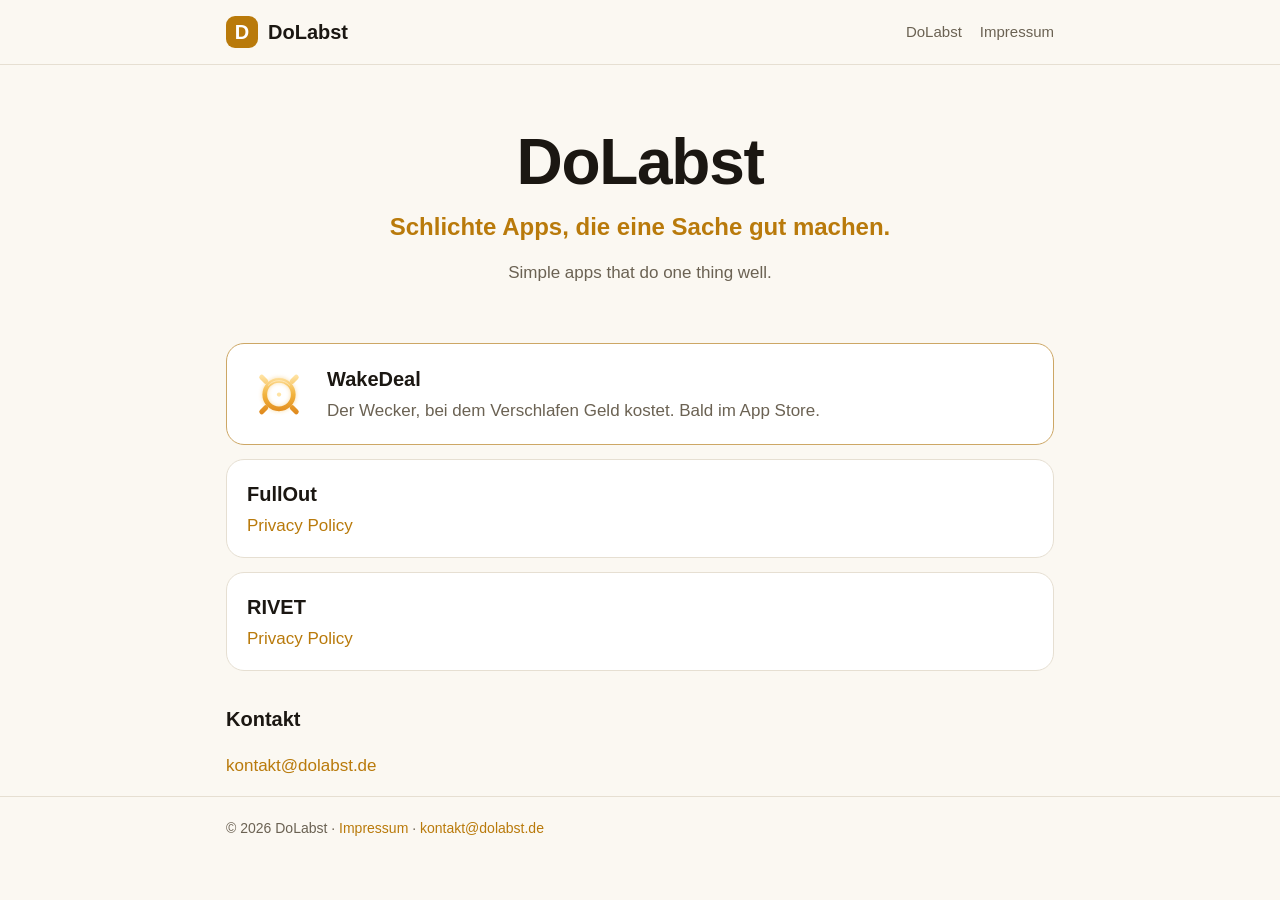
==== index.html @ ce31c6f4 "Eigene Domain dolabst.de: Startseite, Impressum, WakeDeal-Bereich - Startseite DoLabst mit WakeDeal," ====
<!doctype html>
<html lang="de">
<head>
<meta charset="utf-8">
<meta name="viewport" content="width=device-width, initial-scale=1">
<title>DoLabst – Apps für iPhone</title>
<meta name="description" content="DoLabst entwickelt schlichte Apps für iPhone: WakeDeal, FullOut und RIVET.">
<meta name="color-scheme" content="dark light">
<style>:root{--grund:#0B0A09;--flaeche:#1A1714;--rand:#2E2922;--text:#F5EFE3;--leise:#B9AE9A;--akzent:#F2B33D;--akzent-text:#1A1206}
@media (prefers-color-scheme:light){:root{--grund:#FBF8F2;--flaeche:#FFFFFF;--rand:#E6DFD2;--text:#1B1712;--leise:#6B6253;--akzent:#B97A0B;--akzent-text:#FFFFFF}}
*{box-sizing:border-box}
html{-webkit-text-size-adjust:100%}
body{margin:0;background:var(--grund);color:var(--text);font:17px/1.6 -apple-system,BlinkMacSystemFont,"Segoe UI",Roboto,Helvetica,Arial,sans-serif}
a{color:var(--akzent);text-decoration:none}a:hover{text-decoration:underline}
.breite{max-width:860px;margin:0 auto;padding:0 16px}
.kopf{border-bottom:1px solid var(--rand)}
.kopf .breite{display:flex;align-items:center;justify-content:space-between;gap:16px;min-height:64px;flex-wrap:wrap}
.marke{display:flex;align-items:center;gap:10px;font-weight:700;font-size:20px;color:var(--text)}
.marke:hover{text-decoration:none}
.logo{display:inline-grid;place-items:center;width:32px;height:32px;border-radius:9px;background:var(--akzent);color:var(--akzent-text);font-weight:800}
nav{display:flex;gap:18px;font-size:15px}nav a{color:var(--leise)}
main{padding-top:24px;padding-bottom:48px}
.held{text-align:center;padding:48px 0 32px}
.held h1{font-size:clamp(40px,8vw,64px);line-height:1.05;letter-spacing:-.02em;margin:16px 0 12px}
.held .unter{color:var(--akzent);font-weight:600;font-size:clamp(19px,3.5vw,24px);margin:0}
.held .klein{color:var(--leise);margin-top:12px}
.symbol{filter:drop-shadow(0 0 40px rgba(242,179,61,.35))}
.karten,.schritte{display:grid;gap:14px;margin:8px 0 32px}
.karte{display:flex;gap:16px;align-items:center;background:var(--flaeche);border:1px solid var(--rand);border-radius:18px;padding:18px 20px;color:var(--text)}
a.karte:hover{text-decoration:none;border-color:var(--akzent)}
.karte.hervor{border-color:color-mix(in srgb,var(--akzent) 55%,var(--rand))}
.karte h2{margin:0 0 2px;font-size:20px}.karte p{margin:0;color:var(--leise)}
.nr{flex:none;display:grid;place-items:center;width:40px;height:40px;border-radius:50%;background:var(--akzent);color:var(--akzent-text);font-weight:800}
.links h2,.kontakt h2{font-size:20px;margin:28px 0 6px}
.text{overflow-wrap:anywhere}
.text h1{font-size:clamp(28px,6vw,38px);line-height:1.15;margin:8px 0 16px}
.text h2{font-size:22px;margin:36px 0 8px}.text h3{font-size:18px;margin:24px 0 6px}
.text ul{padding-left:22px}
.text hr{border:0;border-top:1px solid var(--rand);margin:40px 0}
.tabelle{overflow-x:auto;margin:12px 0}
table{border-collapse:collapse;width:100%;font-size:15px}
th,td{border:1px solid var(--rand);padding:8px 10px;text-align:left;vertical-align:top}
th{background:var(--flaeche)}
code{font-size:.92em;background:var(--flaeche);padding:1px 5px;border-radius:5px}
.fuss{border-top:1px solid var(--rand);color:var(--leise);font-size:14px;padding:20px 0 32px}
</style>
</head>
<body>
<header class="kopf"><div class="breite"><a class="marke" href="/"><span class="logo">D</span>DoLabst</a><nav><a href="/">DoLabst</a><a href="/impressum/">Impressum</a></nav></div></header>
<main class="breite">

<section class="held">
  <h1>DoLabst</h1>
  <p class="unter">Schlichte Apps, die eine Sache gut machen.</p>
  <p class="klein">Simple apps that do one thing well.</p>
</section>
<section class="karten">
  <a class="karte hervor" href="/wakedeal/">
    <img src="/wakedeal/symbol.svg" alt="" width="64" height="64">
    <div><h2>WakeDeal</h2><p>Der Wecker, bei dem Verschlafen Geld kostet. Bald im App Store.</p></div>
  </a>
  <div class="karte">
    <div><h2>FullOut</h2><p><a href="/privacy/">Privacy Policy</a></p></div>
  </div>
  <div class="karte">
    <div><h2>RIVET</h2><p><a href="/privacy/">Privacy Policy</a></p></div>
  </div>
</section>
<section class="kontakt"><h2>Kontakt</h2><p><a href="mailto:kontakt@dolabst.de">kontakt@dolabst.de</a></p></section>
</main>
<footer class="fuss"><div class="breite">© 2026 DoLabst · <a href="/impressum/">Impressum</a> · <a href="mailto:kontakt@dolabst.de">kontakt@dolabst.de</a></div></footer>
</body>
</html>
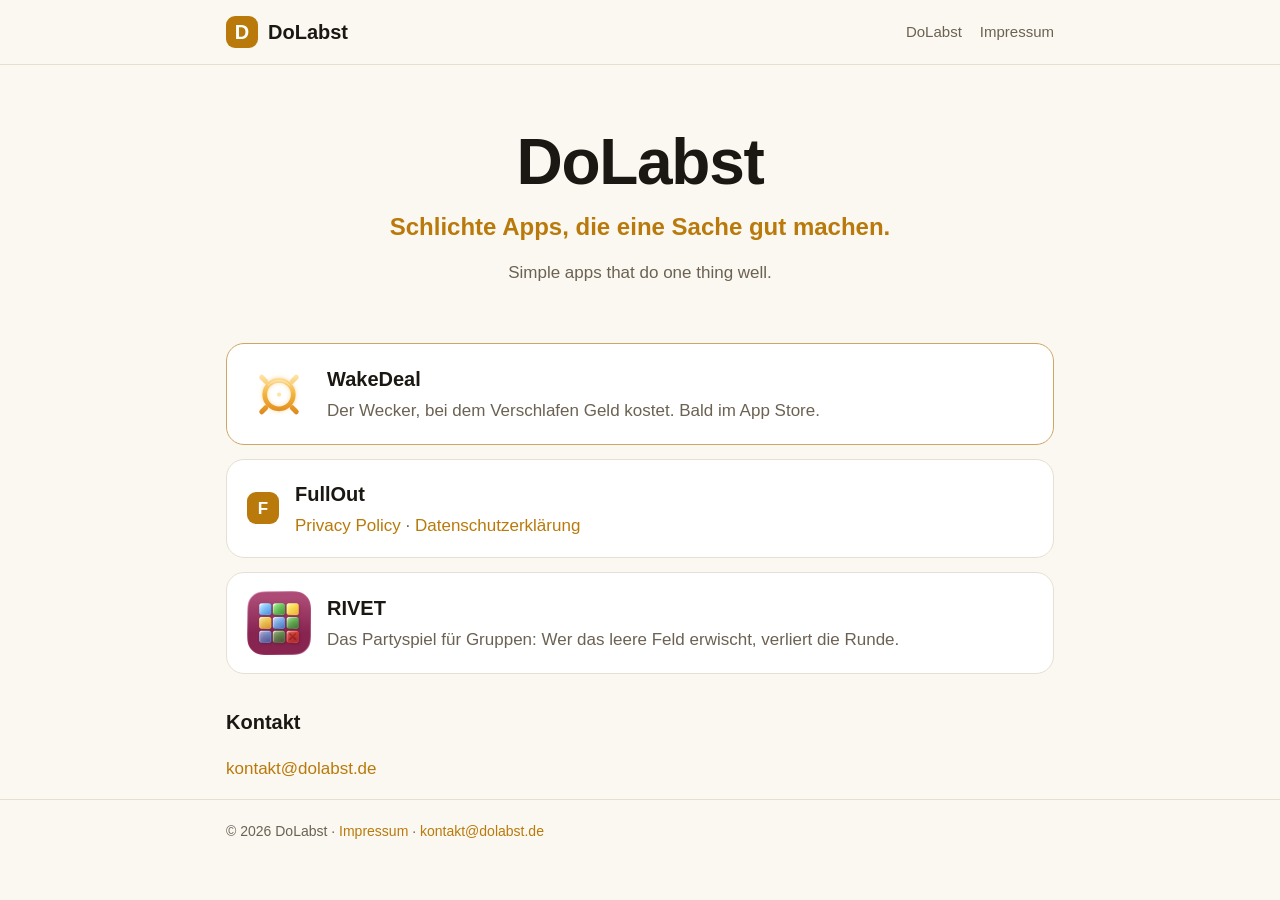
==== commit 77ade82a: "Eigene Datenschutzseiten für jede App, Übersicht unter /privacy/ - RIVET: neue Startseite /rivet/ so" ====
--- a/index.html
+++ b/index.html
@@ -43,6 +43,7 @@
 th{background:var(--flaeche)}
 code{font-size:.92em;background:var(--flaeche);padding:1px 5px;border-radius:5px}
 .fuss{border-top:1px solid var(--rand);color:var(--leise);font-size:14px;padding:20px 0 32px}
+.app-symbol{border-radius:22%}
 </style>
 </head>
 <body>
@@ -60,11 +61,13 @@
     <div><h2>WakeDeal</h2><p>Der Wecker, bei dem Verschlafen Geld kostet. Bald im App Store.</p></div>
   </a>
   <div class="karte">
-    <div><h2>FullOut</h2><p><a href="/privacy/">Privacy Policy</a></p></div>
+    <span class="logo">F</span>
+    <div><h2>FullOut</h2><p><a href="/fullout/privacy/">Privacy Policy</a> · <a href="/fullout/datenschutz/">Datenschutzerklärung</a></p></div>
   </div>
-  <div class="karte">
-    <div><h2>RIVET</h2><p><a href="/privacy/">Privacy Policy</a></p></div>
-  </div>
+  <a class="karte" href="/rivet/">
+    <img class="app-symbol" src="/rivet/symbol.png" alt="" width="64" height="64">
+    <div><h2>RIVET</h2><p>Das Partyspiel für Gruppen: Wer das leere Feld erwischt, verliert die Runde.</p></div>
+  </a>
 </section>
 <section class="kontakt"><h2>Kontakt</h2><p><a href="mailto:kontakt@dolabst.de">kontakt@dolabst.de</a></p></section>
 </main>
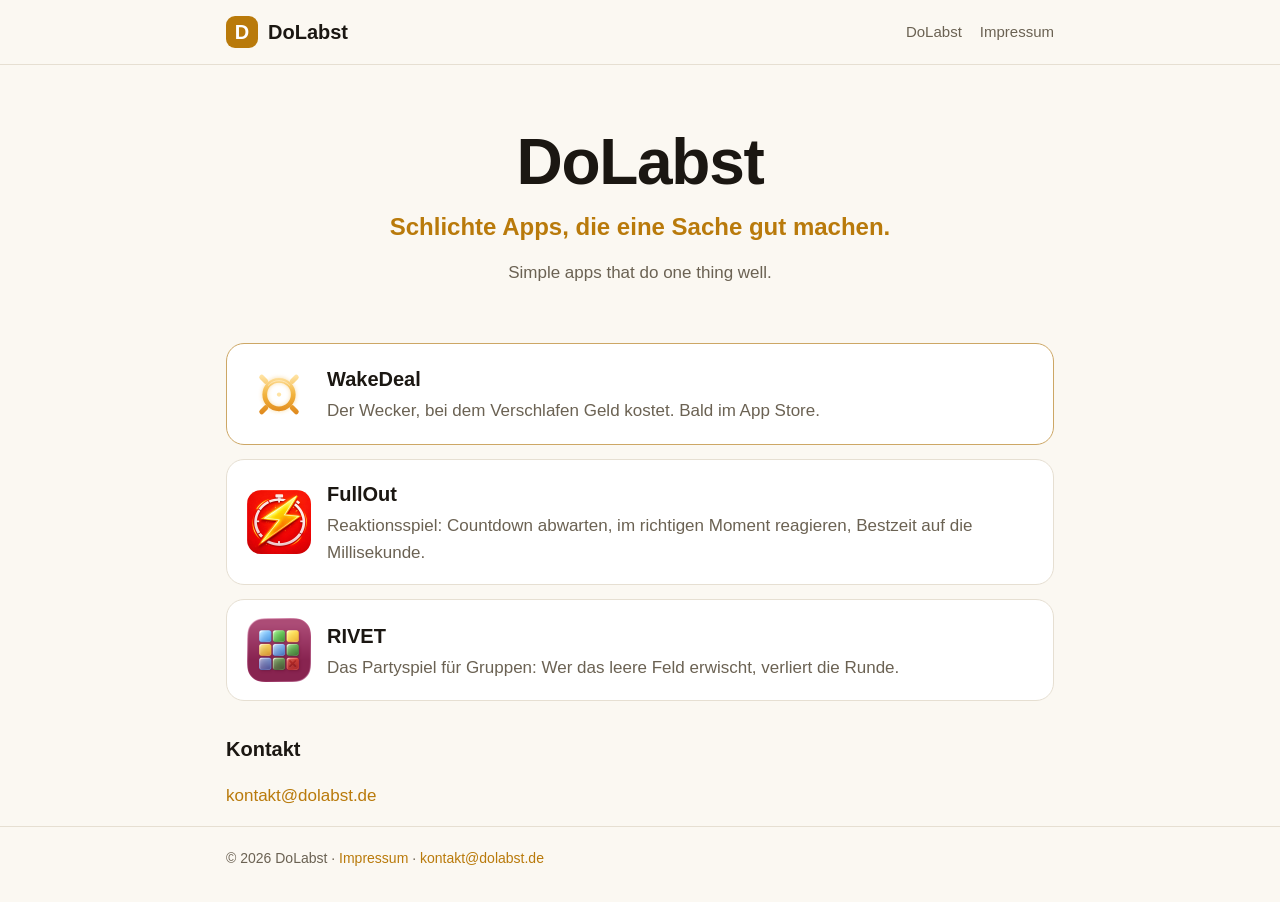
==== commit 72ea3fc3: "FullOut-Startseite unter /fullout/ mit App-Symbol Co-Authored-By: Claude Opus 5.5 <noreply@anthropic" ====
--- a/index.html
+++ b/index.html
@@ -60,10 +60,10 @@
     <img src="/wakedeal/symbol.svg" alt="" width="64" height="64">
     <div><h2>WakeDeal</h2><p>Der Wecker, bei dem Verschlafen Geld kostet. Bald im App Store.</p></div>
   </a>
-  <div class="karte">
-    <span class="logo">F</span>
-    <div><h2>FullOut</h2><p><a href="/fullout/privacy/">Privacy Policy</a> · <a href="/fullout/datenschutz/">Datenschutzerklärung</a></p></div>
-  </div>
+  <a class="karte" href="/fullout/">
+    <img class="app-symbol" src="/fullout/symbol.png" alt="" width="64" height="64">
+    <div><h2>FullOut</h2><p>Reaktionsspiel: Countdown abwarten, im richtigen Moment reagieren, Bestzeit auf die Millisekunde.</p></div>
+  </a>
   <a class="karte" href="/rivet/">
     <img class="app-symbol" src="/rivet/symbol.png" alt="" width="64" height="64">
     <div><h2>RIVET</h2><p>Das Partyspiel für Gruppen: Wer das leere Feld erwischt, verliert die Runde.</p></div>
